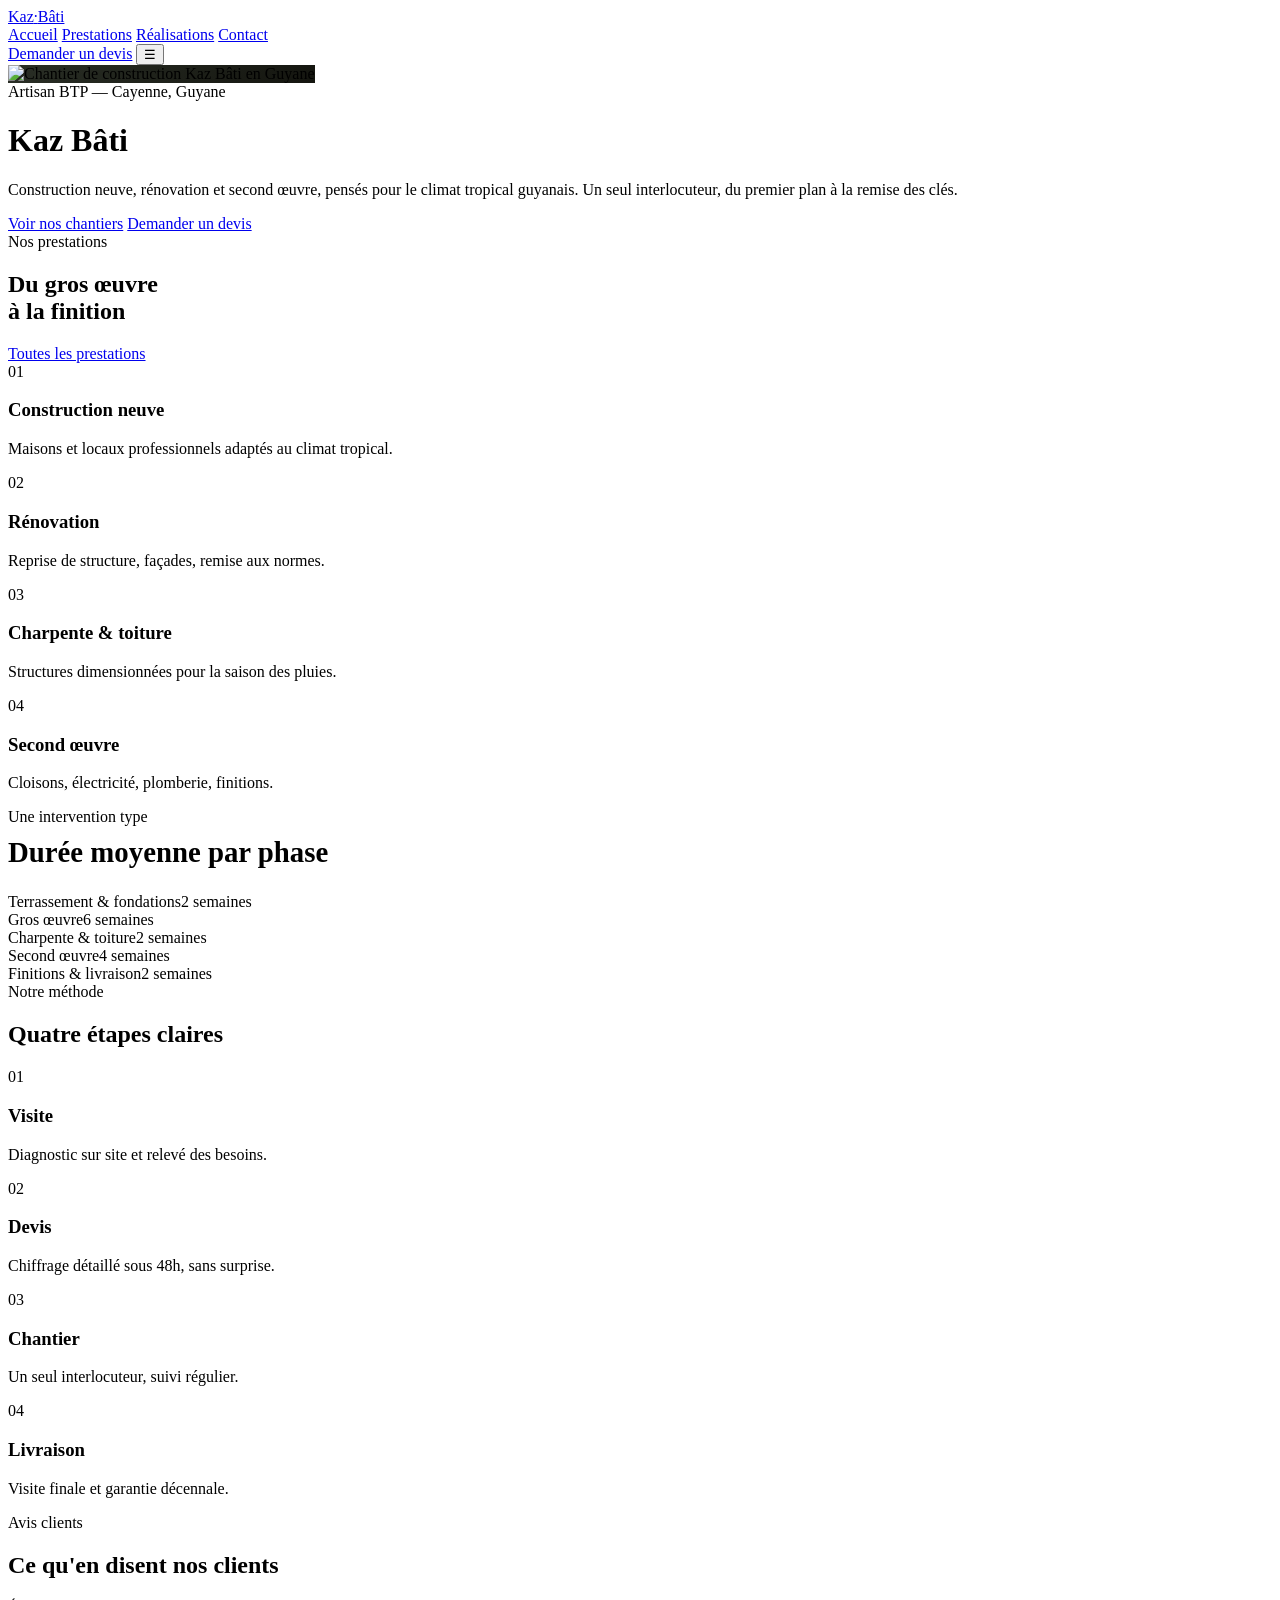
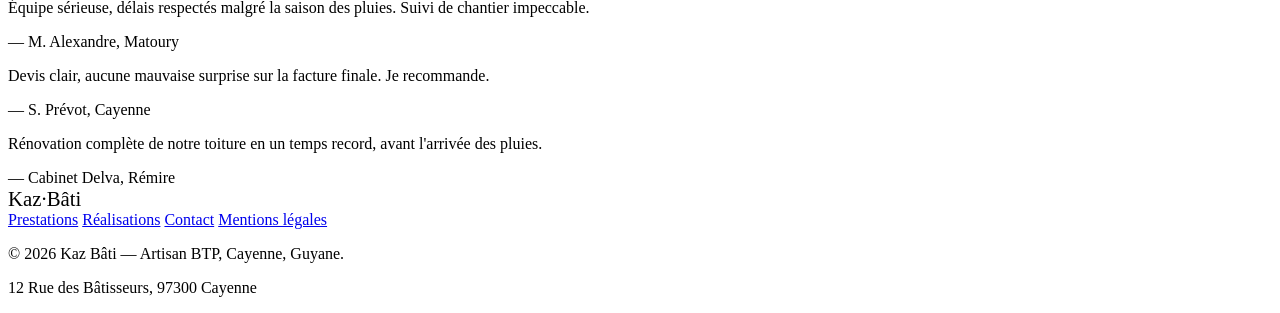
==== index.html @ 04825432 "Add files via upload" ====
<!DOCTYPE html>
<html lang="fr">
<head>
<meta charset="UTF-8">
<meta name="viewport" content="width=device-width, initial-scale=1.0">
<title>Kaz Bâti — Construction &amp; Rénovation en Guyane</title>
<meta name="description" content="Kaz Bâti, artisan BTP à Cayenne : construction neuve, rénovation, charpente et second œuvre adaptés au climat guyanais.">
<link rel="preconnect" href="https://fonts.googleapis.com">
<link rel="preconnect" href="https://fonts.gstatic.com" crossorigin>
<link href="https://fonts.googleapis.com/css2?family=Big+Shoulders+Display:wght@600;700;800&family=Work+Sans:wght@400;500;600&family=JetBrains+Mono:wght@400;600&display=swap" rel="stylesheet">
<link rel="stylesheet" href="css/style.css">
</head>
<body>

<header>
  <div class="wrap nav">
    <a href="index.html" class="logo">Kaz<span>·</span>Bâti</a>
    <nav class="nav-links">
      <a href="index.html" class="active">Accueil</a>
      <a href="prestations.html">Prestations</a>
      <a href="realisations.html">Réalisations</a>
      <a href="contact.html">Contact</a>
    </nav>
    <a href="contact.html" class="nav-cta">Demander un devis</a>
    <button class="menu-toggle" aria-label="Menu">☰</button>
  </div>
</header>

<div class="hero-shell">
  <div class="hero">
    <!--
      VIDÉO EN ARRIÈRE-PLAN :
      Remplace le <img> ci-dessous par une balise <video>, par exemple :
      <video class="hero-media" autoplay muted loop playsinline poster="images/chantier-hero.jpg">
        <source src="images/chantier-hero.mp4" type="video/mp4">
      </video>
      Garde poster= une image de secours pour mobile/chargement lent.
      En attendant ta vidéo, une image de remplacement est utilisée ci-dessous.
    -->
    <img class="hero-media" src="images/chantier-hero.jpg" alt="Chantier de construction Kaz Bâti en Guyane" onerror="this.style.background='linear-gradient(135deg,#2a2f26,#14150f)'; this.removeAttribute('src');">
    <div class="hero-scrim"></div>
    <div class="hero-body">
      <span class="eyebrow">Artisan BTP — Cayenne, Guyane</span>
      <h1>Kaz Bâti</h1>
      <p>Construction neuve, rénovation et second œuvre, pensés pour le climat tropical guyanais. Un seul interlocuteur, du premier plan à la remise des clés.</p>
      <div class="hero-actions">
        <a href="realisations.html" class="btn btn-primary">Voir nos chantiers</a>
        <a href="contact.html" class="btn btn-secondary">Demander un devis</a>
      </div>
    </div>
    <div class="hero-dots">
      <span class="active"></span><span></span><span></span>
    </div>
  </div>
</div>

<section id="services">
  <div class="wrap">
    <div class="section-head-row section-head">
      <div>
        <span class="eyebrow">Nos prestations</span>
        <h2>Du gros œuvre<br>à la finition</h2>
      </div>
      <a href="prestations.html" class="btn btn-secondary">Toutes les prestations</a>
    </div>
    <div class="service-grid">
      <div class="service-card">
        <div class="service-media"><img src="images/service-construction.jpg" alt="Construction neuve" onerror="this.parentElement.style.background='linear-gradient(160deg,#3a3025,#1e1b16)'; this.remove();"></div>
        <span class="service-num">01</span>
        <h3>Construction neuve</h3>
        <p>Maisons et locaux professionnels adaptés au climat tropical.</p>
      </div>
      <div class="service-card">
        <div class="service-media"><img src="images/service-renovation.jpg" alt="Rénovation" onerror="this.parentElement.style.background='linear-gradient(160deg,#22332a,#171f1a)'; this.remove();"></div>
        <span class="service-num">02</span>
        <h3>Rénovation</h3>
        <p>Reprise de structure, façades, remise aux normes.</p>
      </div>
      <div class="service-card">
        <div class="service-media"><img src="images/service-toiture.jpg" alt="Charpente et toiture" onerror="this.parentElement.style.background='linear-gradient(160deg,#33251c,#1c1712)'; this.remove();"></div>
        <span class="service-num">03</span>
        <h3>Charpente &amp; toiture</h3>
        <p>Structures dimensionnées pour la saison des pluies.</p>
      </div>
      <div class="service-card">
        <div class="service-media"><img src="images/service-interieur.jpg" alt="Second œuvre" onerror="this.parentElement.style.background='linear-gradient(160deg,#2a2f36,#171a1e)'; this.remove();"></div>
        <span class="service-num">04</span>
        <h3>Second œuvre</h3>
        <p>Cloisons, électricité, plomberie, finitions.</p>
      </div>
    </div>
  </div>
</section>

<section>
  <div class="wrap">
    <div class="specs">
      <div class="specs-media">
        <img src="images/chantier-detail.jpg" alt="Détail de chantier" onerror="this.parentElement.style.background='linear-gradient(160deg,#2a2f26,#14150f)'; this.remove();">
      </div>
      <div>
        <span class="eyebrow">Une intervention type</span>
        <h2 class="specs-table-title" style="margin-top:10px; font-size:1.8rem;">Durée moyenne par phase</h2>
        <div class="specs-row"><span>Terrassement &amp; fondations</span><span>2 semaines</span></div>
        <div class="specs-row"><span>Gros œuvre</span><span>6 semaines</span></div>
        <div class="specs-row"><span>Charpente &amp; toiture</span><span>2 semaines</span></div>
        <div class="specs-row"><span>Second œuvre</span><span>4 semaines</span></div>
        <div class="specs-row"><span>Finitions &amp; livraison</span><span>2 semaines</span></div>
      </div>
    </div>
  </div>
</section>

<section id="process">
  <div class="wrap">
    <div class="section-head">
      <span class="eyebrow">Notre méthode</span>
      <h2>Quatre étapes claires</h2>
    </div>
    <div class="process-grid">
      <div class="tick">
        <span class="service-num">01</span>
        <h3>Visite</h3>
        <p>Diagnostic sur site et relevé des besoins.</p>
      </div>
      <div class="tick">
        <span class="service-num">02</span>
        <h3>Devis</h3>
        <p>Chiffrage détaillé sous 48h, sans surprise.</p>
      </div>
      <div class="tick">
        <span class="service-num">03</span>
        <h3>Chantier</h3>
        <p>Un seul interlocuteur, suivi régulier.</p>
      </div>
      <div class="tick">
        <span class="service-num">04</span>
        <h3>Livraison</h3>
        <p>Visite finale et garantie décennale.</p>
      </div>
    </div>
  </div>
</section>

<section id="avis">
  <div class="wrap">
    <div class="section-head">
      <span class="eyebrow">Avis clients</span>
      <h2>Ce qu'en disent nos clients</h2>
    </div>
    <div class="testi-grid">
      <div class="testi-card">
        <p>Équipe sérieuse, délais respectés malgré la saison des pluies. Suivi de chantier impeccable.</p>
        <div class="testi-name">— M. Alexandre, Matoury</div>
      </div>
      <div class="testi-card">
        <p>Devis clair, aucune mauvaise surprise sur la facture finale. Je recommande.</p>
        <div class="testi-name">— S. Prévot, Cayenne</div>
      </div>
      <div class="testi-card">
        <p>Rénovation complète de notre toiture en un temps record, avant l'arrivée des pluies.</p>
        <div class="testi-name">— Cabinet Delva, Rémire</div>
      </div>
    </div>
  </div>
</section>

<footer>
  <div class="footer-inner">
    <div class="footer-top">
      <div class="logo" style="font-size:1.3rem;">Kaz<span>·</span>Bâti</div>
      <div class="footer-links">
        <a href="prestations.html">Prestations</a>
        <a href="realisations.html">Réalisations</a>
        <a href="contact.html">Contact</a>
        <a href="mentions-legales.html">Mentions légales</a>
      </div>
    </div>
    <div class="footer-bottom">
      <p>© 2026 Kaz Bâti — Artisan BTP, Cayenne, Guyane.</p>
      <p>12 Rue des Bâtisseurs, 97300 Cayenne</p>
    </div>
  </div>
</footer>

<script src="js/script.js"></script>
</body>
</html>
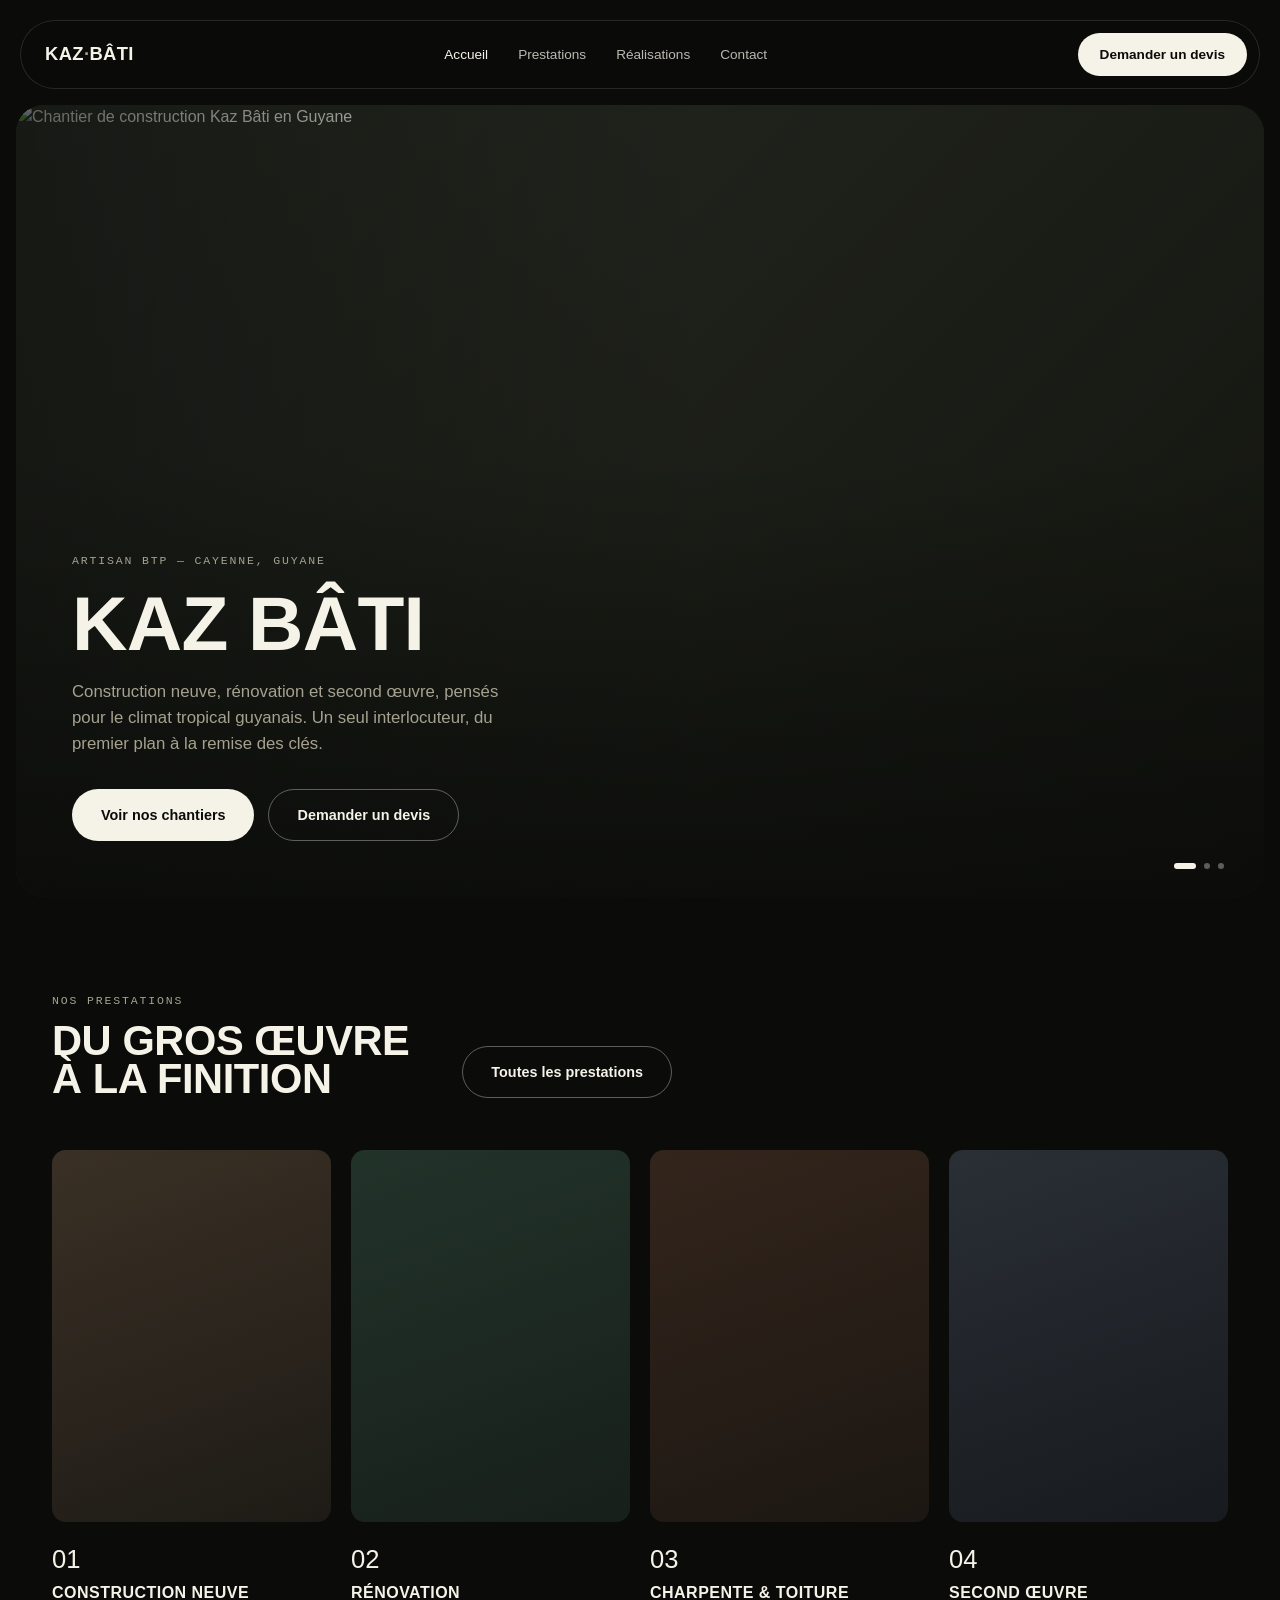
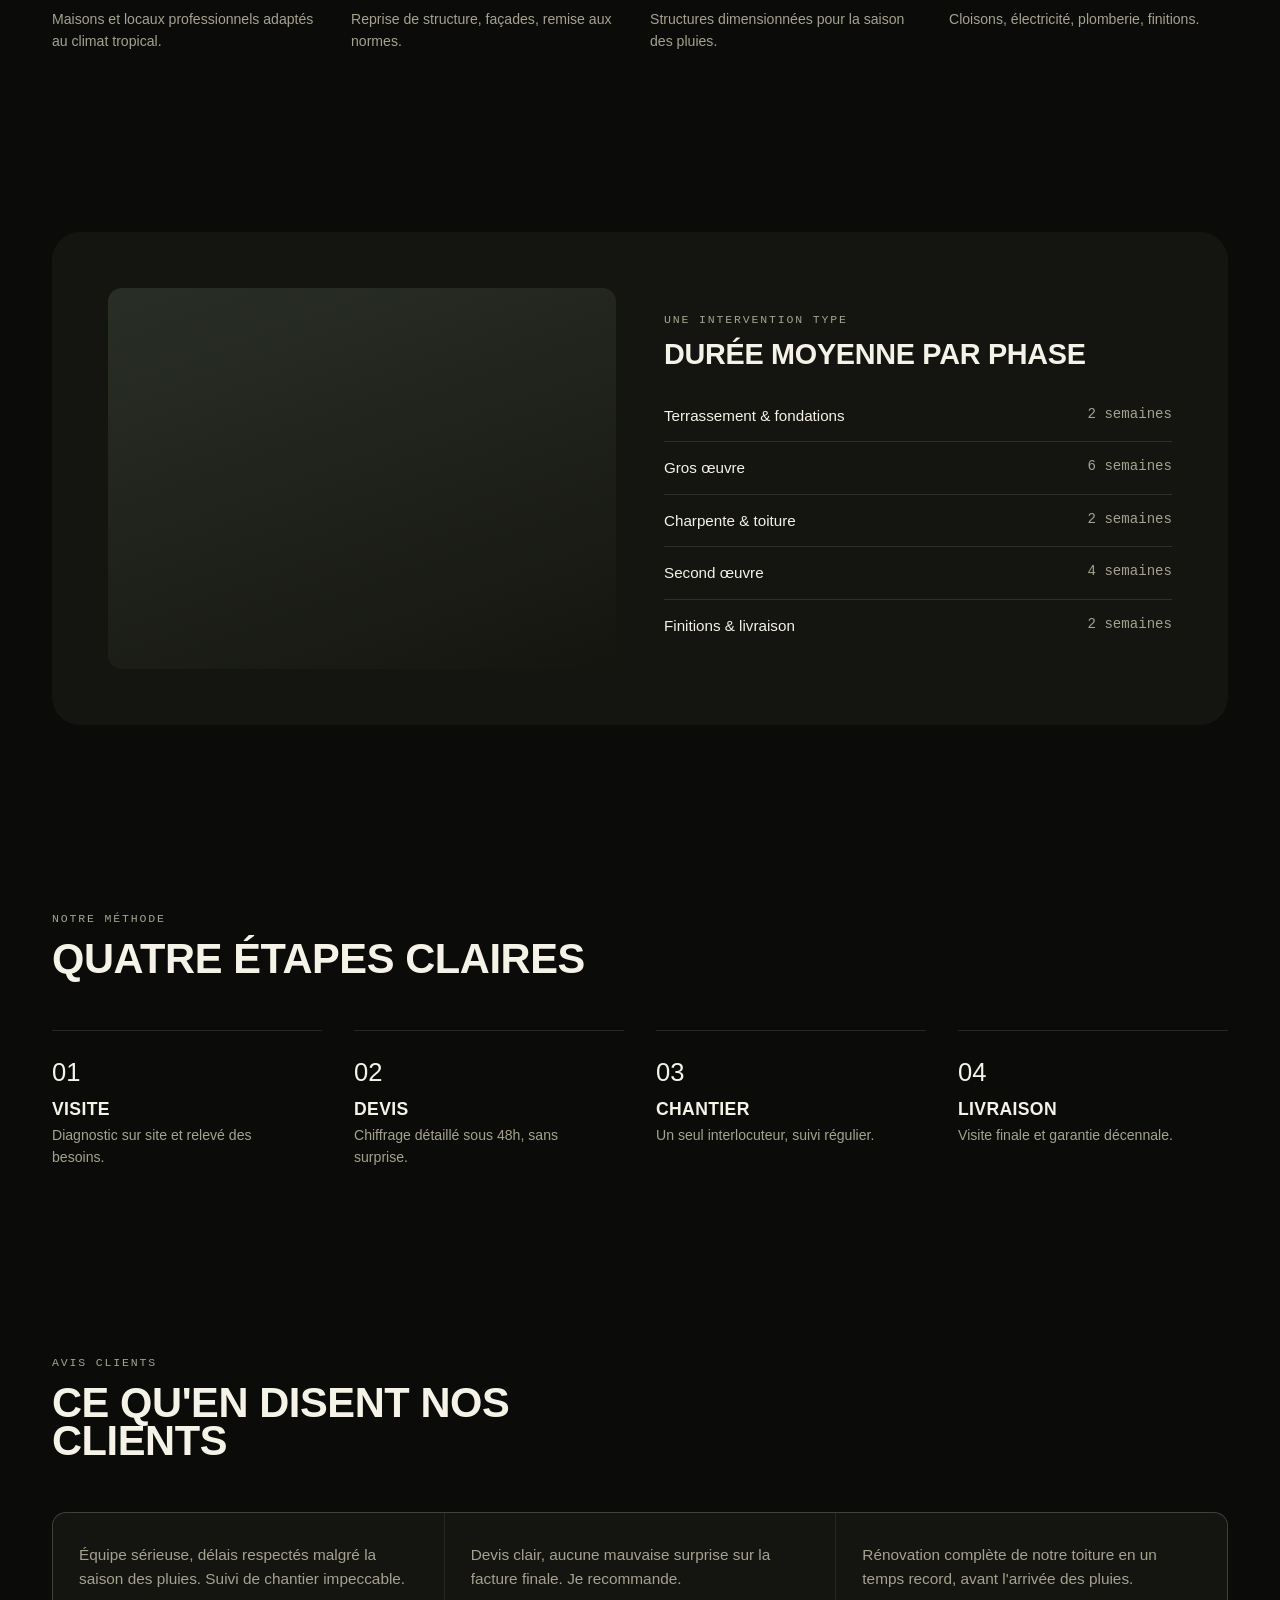
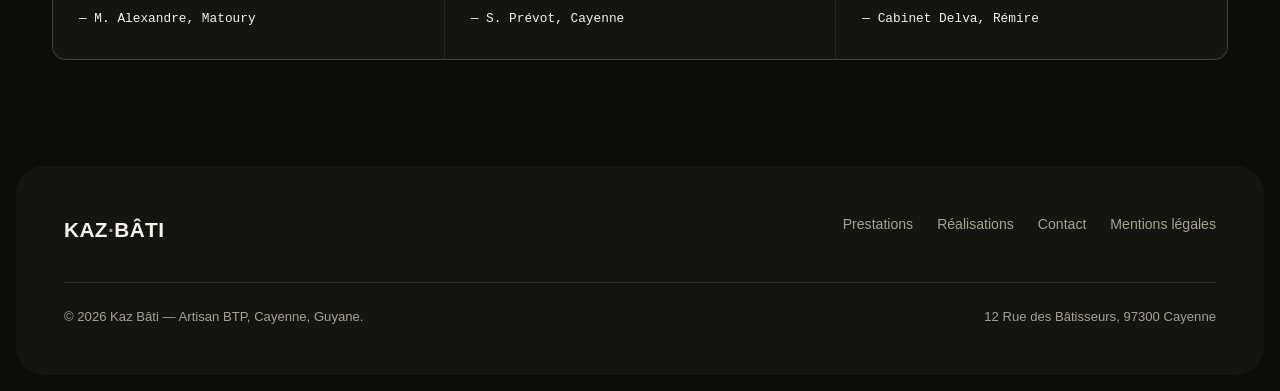
==== commit 68e2503b: "Add files via upload" ====
--- a/index.html
+++ b/index.html
@@ -8,7 +8,7 @@
 <link rel="preconnect" href="https://fonts.googleapis.com">
 <link rel="preconnect" href="https://fonts.gstatic.com" crossorigin>
 <link href="https://fonts.googleapis.com/css2?family=Big+Shoulders+Display:wght@600;700;800&family=Work+Sans:wght@400;500;600&family=JetBrains+Mono:wght@400;600&display=swap" rel="stylesheet">
-<link rel="stylesheet" href="css/style.css">
+<link rel="stylesheet" href="style.css">
 </head>
 <body>
 
@@ -183,6 +183,6 @@
   </div>
 </footer>
 
-<script src="js/script.js"></script>
+<script src="script.js"></script>
 </body>
 </html>
--- a/style.css
+++ b/style.css
@@ -0,0 +1,337 @@
+:root{
+  --bg:#0b0c0a;
+  --surface:#141510;
+  --surface-2:#1c1d17;
+  --text:#f5f2e8;
+  --text-dim:#a6a290;
+  --line:rgba(245,242,232,0.12);
+  --pill:#f5f2e8;
+  --pill-text:#0b0c0a;
+  --radius-lg:28px;
+  --radius-md:14px;
+  --font-display:'Big Shoulders Display', sans-serif;
+  --font-body:'Work Sans', sans-serif;
+  --font-mono:'JetBrains Mono', monospace;
+}
+
+*{margin:0;padding:0;box-sizing:border-box;}
+html{scroll-behavior:smooth;}
+body{
+  background:var(--bg);
+  color:var(--text);
+  font-family:var(--font-body);
+  line-height:1.55;
+  -webkit-font-smoothing:antialiased;
+}
+img{max-width:100%;display:block;}
+a{color:inherit;}
+ul{list-style:none;}
+:focus-visible{outline:2px solid var(--pill); outline-offset:3px;}
+
+.wrap{max-width:1240px;margin:0 auto;padding:0 32px;}
+
+h1,h2,h3{
+  font-family:var(--font-display);
+  font-weight:800;
+  letter-spacing:-0.01em;
+  text-transform:uppercase;
+  line-height:0.92;
+}
+
+.eyebrow{
+  font-family:var(--font-mono);
+  font-size:0.72rem;
+  letter-spacing:0.16em;
+  text-transform:uppercase;
+  color:var(--text-dim);
+}
+
+/* ---------- floating header ---------- */
+header{
+  position:sticky; top:0; z-index:60;
+  padding:20px 0 0;
+}
+.nav{
+  display:flex; align-items:center; justify-content:space-between;
+  background:rgba(11,12,10,0.55);
+  backdrop-filter:blur(14px);
+  border:1px solid var(--line);
+  border-radius:100px;
+  padding:12px 12px 12px 24px;
+}
+.logo{
+  font-family:var(--font-display);
+  font-size:1.15rem;
+  font-weight:800;
+  text-transform:uppercase;
+  letter-spacing:0.02em;
+  text-decoration:none;
+}
+.logo span{color:var(--text-dim);}
+.nav-links{display:flex; gap:30px; font-size:0.85rem; font-weight:500;}
+.nav-links a{text-decoration:none; opacity:0.75; transition:opacity .2s;}
+.nav-links a:hover, .nav-links a.active{opacity:1;}
+.nav-cta{
+  background:var(--pill);
+  color:var(--pill-text);
+  font-weight:600;
+  padding:11px 22px;
+  border-radius:100px;
+  text-decoration:none;
+  font-size:0.85rem;
+  white-space:nowrap;
+}
+.menu-toggle{display:none; background:none; border:none; color:var(--text); font-size:1.5rem; cursor:pointer;}
+
+/* ---------- generic pill buttons ---------- */
+.btn{
+  display:inline-block;
+  padding:14px 28px;
+  font-weight:600;
+  font-size:0.9rem;
+  text-decoration:none;
+  border-radius:100px;
+  transition:transform .15s ease, opacity .2s ease;
+  border:1px solid transparent;
+  cursor:pointer;
+}
+.btn:hover{transform:translateY(-2px);}
+.btn-primary{background:var(--pill); color:var(--pill-text);}
+.btn-secondary{background:transparent; color:var(--text); border:1px solid rgba(245,242,232,0.35);}
+
+/* ---------- hero (index) : full-bleed media card ---------- */
+.hero-shell{padding:16px 16px 0;}
+.hero{
+  position:relative;
+  border-radius:var(--radius-lg);
+  overflow:hidden;
+  min-height:88vh;
+  display:flex;
+  flex-direction:column;
+  justify-content:flex-end;
+  isolation:isolate;
+}
+.hero-media{
+  position:absolute; inset:0;
+  width:100%; height:100%;
+  object-fit:cover;
+  z-index:-2;
+}
+.hero-scrim{
+  position:absolute; inset:0;
+  background:linear-gradient(180deg, rgba(11,12,10,0.15) 0%, rgba(11,12,10,0.15) 45%, rgba(11,12,10,0.88) 100%),
+             linear-gradient(90deg, rgba(11,12,10,0.55) 0%, rgba(11,12,10,0) 55%);
+  z-index:-1;
+}
+.hero-body{padding:64px 56px 56px; max-width:640px;}
+.hero-body h1{font-size:clamp(2.8rem, 6vw, 5.2rem); margin:16px 0 20px;}
+.hero-body p{font-size:1.05rem; color:var(--text-dim); max-width:46ch; margin-bottom:32px;}
+.hero-actions{display:flex; gap:14px; flex-wrap:wrap;}
+.hero-dots{
+  position:absolute; bottom:28px; right:40px;
+  display:flex; gap:8px; align-items:center;
+}
+.hero-dots span{width:6px; height:6px; border-radius:50%; background:rgba(245,242,232,0.35);}
+.hero-dots span.active{width:22px; border-radius:4px; background:var(--pill);}
+
+/* ---------- page header (inner pages) ---------- */
+.page-header-shell{padding:16px 16px 0;}
+.page-header{
+  position:relative;
+  border-radius:var(--radius-lg);
+  overflow:hidden;
+  min-height:46vh;
+  display:flex;
+  flex-direction:column;
+  justify-content:flex-end;
+}
+.page-header-media{
+  position:absolute; inset:0; width:100%; height:100%; object-fit:cover; z-index:-2;
+}
+.page-header-scrim{
+  position:absolute; inset:0;
+  background:linear-gradient(180deg, rgba(11,12,10,0.2), rgba(11,12,10,0.9));
+  z-index:-1;
+}
+.page-header-body{padding:48px 48px 40px;}
+.page-header h1{font-size:clamp(2.2rem, 4.6vw, 3.4rem); margin-top:12px;}
+.page-header p{color:var(--text-dim); max-width:60ch; margin-top:14px; font-size:1rem;}
+
+/* ---------- section shell ---------- */
+section{padding:90px 0;}
+.section-head{max-width:620px; margin-bottom:52px;}
+.section-head h2{font-size:clamp(1.9rem, 3.4vw, 2.6rem); margin-top:10px;}
+.section-head p{color:var(--text-dim); margin-top:14px; font-size:1rem;}
+.section-head-row{display:flex; justify-content:space-between; align-items:flex-end; gap:24px; flex-wrap:wrap;}
+
+/* ---------- numbered service grid (signature) ---------- */
+.service-grid{
+  display:grid;
+  grid-template-columns:repeat(4, 1fr);
+  gap:20px;
+}
+.service-card{display:flex; flex-direction:column;}
+.service-media{
+  aspect-ratio:3/4;
+  border-radius:var(--radius-md);
+  margin-bottom:18px;
+  position:relative;
+  overflow:hidden;
+}
+.service-media img{width:100%; height:100%; object-fit:cover;}
+.service-num{
+  font-family:var(--font-display);
+  font-size:1.6rem;
+  color:var(--text);
+  margin-bottom:6px;
+}
+.service-card h3{font-size:1rem; text-transform:uppercase; letter-spacing:0.03em; margin-bottom:8px;}
+.service-card p{font-size:0.88rem; color:var(--text-dim);}
+
+/* prestations detail rows (full page) */
+.service-detail{
+  display:grid;
+  grid-template-columns:130px 1fr;
+  gap:30px;
+  padding:36px 0;
+  border-top:1px solid var(--line);
+}
+.service-detail:last-child{border-bottom:1px solid var(--line);}
+.service-detail .service-num{font-size:2rem;}
+.service-detail h3{font-size:1.5rem; margin-bottom:10px; text-transform:none;}
+.service-detail p{color:var(--text-dim); max-width:62ch;}
+
+/* ---------- specs / breakdown table (translated "house plan" motif) ---------- */
+.specs{
+  background:var(--surface);
+  border-radius:var(--radius-lg);
+  padding:56px;
+  display:grid;
+  grid-template-columns:1fr 1fr;
+  gap:48px;
+  align-items:center;
+}
+.specs-media{border-radius:var(--radius-md); overflow:hidden; aspect-ratio:4/3;}
+.specs-media img{width:100%; height:100%; object-fit:cover;}
+.specs-table-title{margin-bottom:22px;}
+.specs-row{
+  display:flex; justify-content:space-between;
+  padding:14px 0;
+  border-bottom:1px solid var(--line);
+  font-size:0.95rem;
+}
+.specs-row:last-child{border-bottom:none;}
+.specs-row span:last-child{font-family:var(--font-mono); color:var(--text-dim); font-size:0.88rem;}
+
+/* ---------- process ruler ---------- */
+.process-grid{
+  display:grid;
+  grid-template-columns:repeat(4,1fr);
+  gap:32px;
+  margin-top:20px;
+}
+.tick{border-top:1px solid var(--line); padding-top:22px;}
+.service-num{}
+.tick .service-num{font-size:1.6rem;}
+.tick h3{font-size:1.1rem; margin:8px 0 8px; text-transform:uppercase; letter-spacing:0.02em;}
+.tick p{font-size:0.88rem; color:var(--text-dim); max-width:28ch;}
+
+/* ---------- projects gallery ---------- */
+.project-grid{
+  display:grid;
+  grid-template-columns:repeat(3, 1fr);
+  gap:20px;
+}
+.project-card{
+  aspect-ratio:4/5;
+  border-radius:var(--radius-md);
+  position:relative;
+  overflow:hidden;
+  display:flex; align-items:flex-end;
+}
+.project-card img{position:absolute; inset:0; width:100%; height:100%; object-fit:cover; z-index:0;}
+.project-card::after{
+  content:'';
+  position:absolute; inset:0;
+  background:linear-gradient(180deg, rgba(11,12,10,0) 40%, rgba(11,12,10,0.85) 100%);
+  z-index:1;
+}
+.project-card-content{position:relative; z-index:2; padding:22px;}
+.project-card .cat{
+  font-family:var(--font-mono); font-size:0.7rem;
+  color:var(--text-dim);
+  text-transform:uppercase; letter-spacing:0.08em;
+  display:block; margin-bottom:6px;
+}
+.project-card .title{font-size:1rem; font-weight:600;}
+.p1{background:linear-gradient(135deg, #3a3025, #1e1b16);}
+.p2{background:linear-gradient(135deg, #22332a, #171f1a);}
+.p3{background:linear-gradient(135deg, #33251c, #1c1712);}
+.p4{background:linear-gradient(135deg, #2a2f36, #171a1e);}
+.p5{background:linear-gradient(135deg, #35291f, #1c1611);}
+.p6{background:linear-gradient(135deg, #253326, #151d16);}
+
+/* ---------- testimonials ---------- */
+.testi-grid{display:grid; grid-template-columns:repeat(3,1fr); gap:1px; background:var(--line); border:1px solid var(--line); border-radius:var(--radius-md); overflow:hidden;}
+.testi-card{background:var(--surface); padding:30px 26px;}
+.testi-card p{font-size:0.96rem; color:var(--text-dim); margin-bottom:18px;}
+.testi-name{font-family:var(--font-mono); font-size:0.8rem; color:var(--text);}
+
+/* ---------- contact ---------- */
+.contact-grid{display:grid; grid-template-columns:1fr 1fr; gap:64px; align-items:start;}
+.field{margin-bottom:18px;}
+.field label{display:block; font-size:0.8rem; margin-bottom:8px; color:var(--text-dim); font-family:var(--font-mono);}
+.field input, .field textarea, .field select{
+  width:100%;
+  background:var(--surface);
+  border:1px solid var(--line);
+  color:var(--text);
+  padding:13px 16px;
+  border-radius:var(--radius-md);
+  font-family:var(--font-body);
+  font-size:0.95rem;
+}
+.field textarea{resize:vertical; min-height:110px;}
+.info-block{margin-bottom:26px;}
+.info-block .eyebrow{display:block; margin-bottom:8px;}
+.info-block p, .info-block a{font-size:1rem; text-decoration:none;}
+
+/* ---------- legal page ---------- */
+.legal-block{max-width:760px; margin-bottom:34px;}
+.legal-block h2{font-size:1.2rem; text-transform:none; margin-bottom:12px; color:var(--text);}
+.legal-block p, .legal-block li{color:var(--text-dim); margin-bottom:10px; font-size:0.95rem;}
+.legal-block li{margin-left:20px; list-style:disc;}
+
+footer{
+  padding:16px;
+}
+.footer-inner{
+  background:var(--surface);
+  border-radius:var(--radius-lg);
+  padding:48px 48px;
+}
+.footer-top{display:flex; justify-content:space-between; align-items:flex-start; flex-wrap:wrap; gap:32px; margin-bottom:36px;}
+.footer-links{display:flex; gap:24px; font-size:0.88rem; flex-wrap:wrap;}
+.footer-links a{text-decoration:none; color:var(--text-dim);}
+.footer-links a:hover{color:var(--text);}
+.footer-bottom{display:flex; justify-content:space-between; flex-wrap:wrap; gap:12px; padding-top:24px; border-top:1px solid var(--line);}
+.footer-bottom p{font-size:0.82rem; color:var(--text-dim);}
+
+@media (max-width: 900px){
+  .nav-links{display:none;}
+  .menu-toggle{display:block;}
+  .hero-body{padding:48px 28px 40px;}
+  .service-grid{grid-template-columns:repeat(2,1fr);}
+  .process-grid{grid-template-columns:repeat(2,1fr); row-gap:30px;}
+  .project-grid{grid-template-columns:1fr;}
+  .testi-grid{grid-template-columns:1fr;}
+  .contact-grid{grid-template-columns:1fr;}
+  .service-detail{grid-template-columns:1fr;}
+  .specs{grid-template-columns:1fr; padding:32px;}
+  .footer-inner{padding:32px 24px;}
+}
+
+@media (prefers-reduced-motion: reduce){
+  html{scroll-behavior:auto;}
+  .btn{transition:none;}
+}
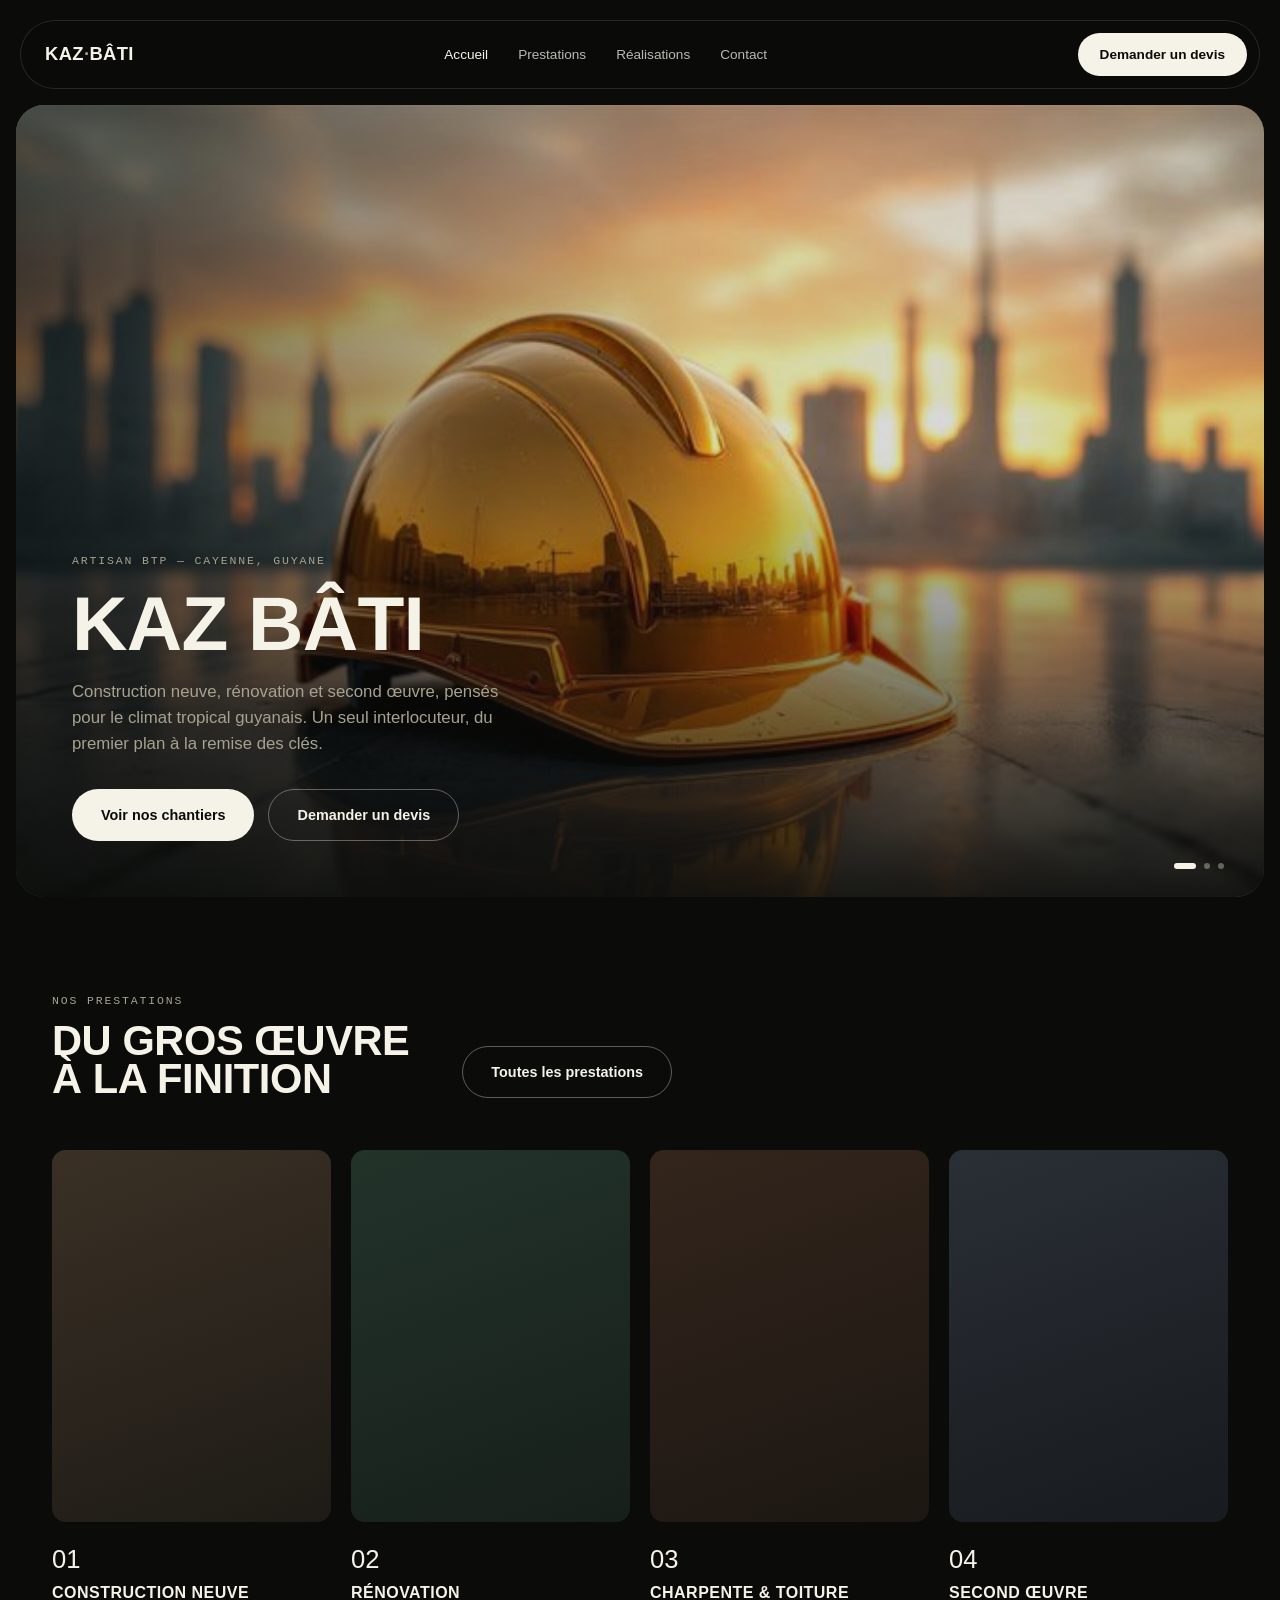
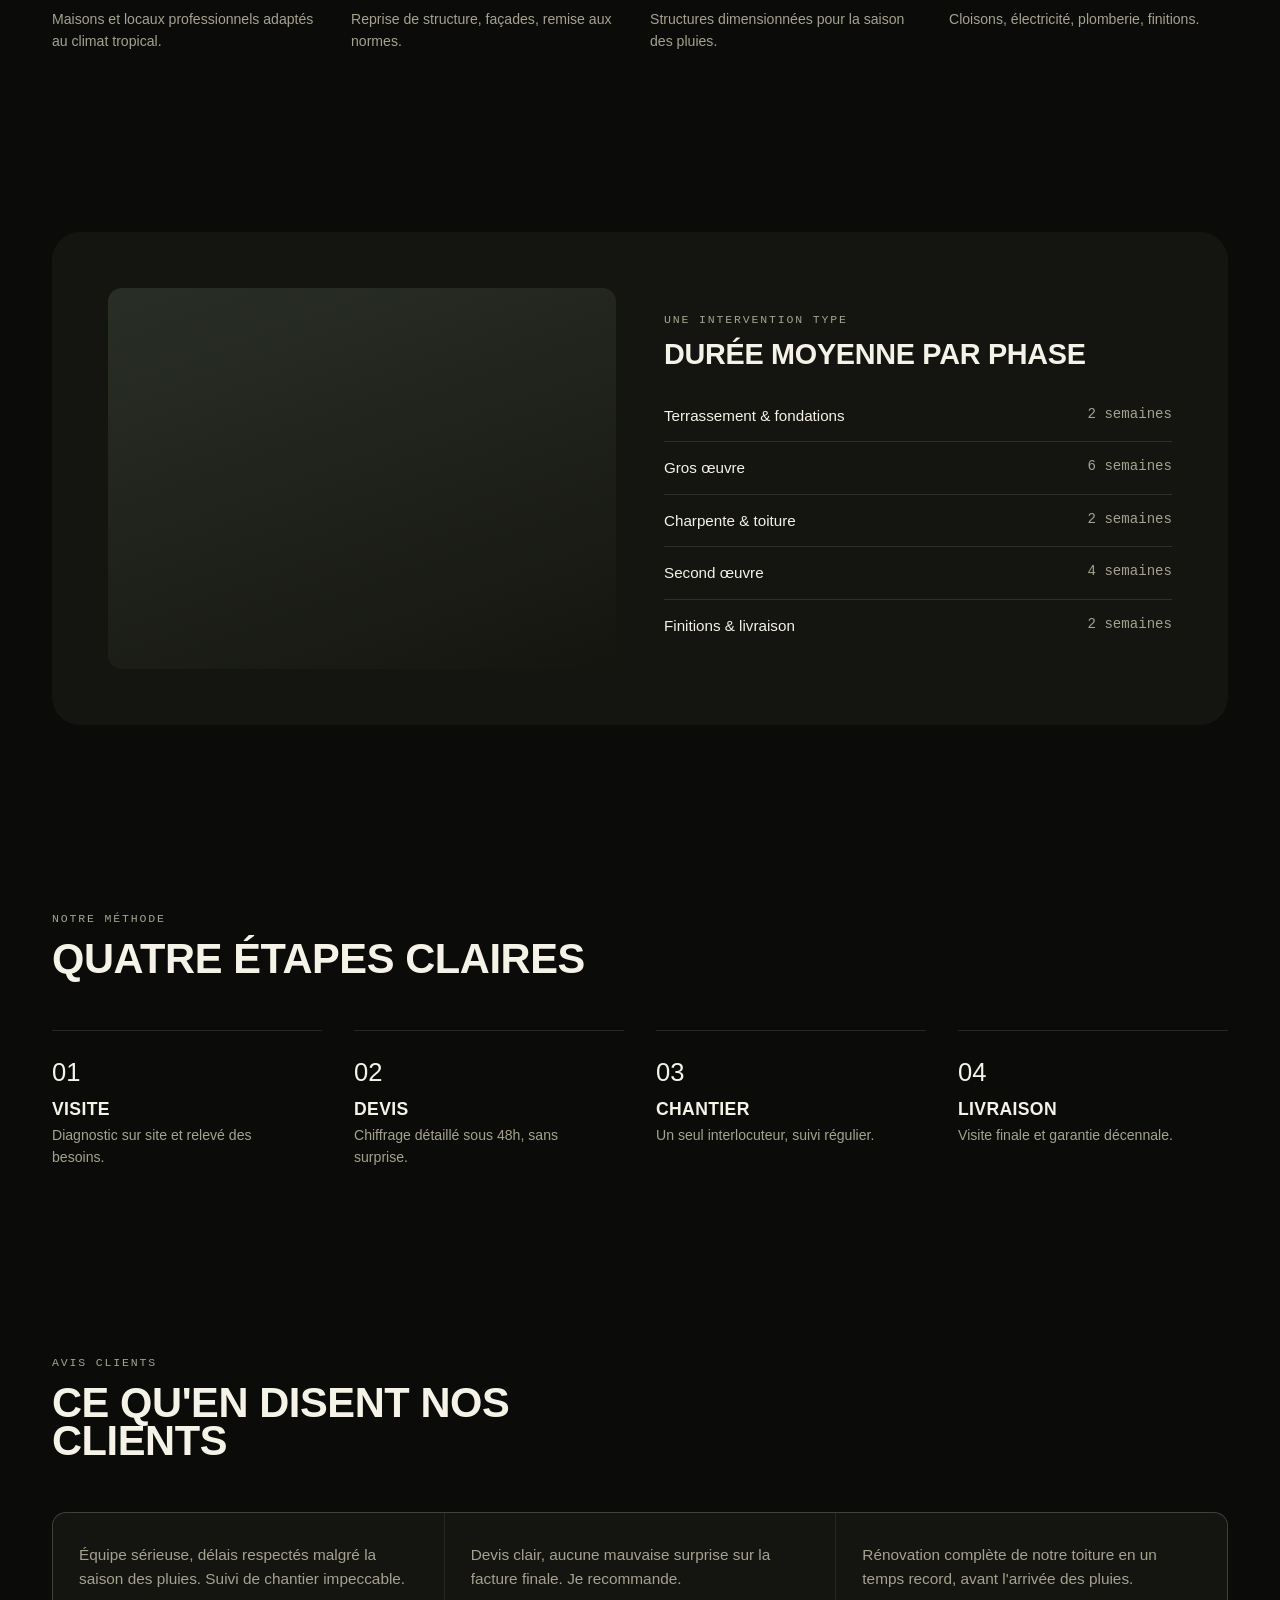
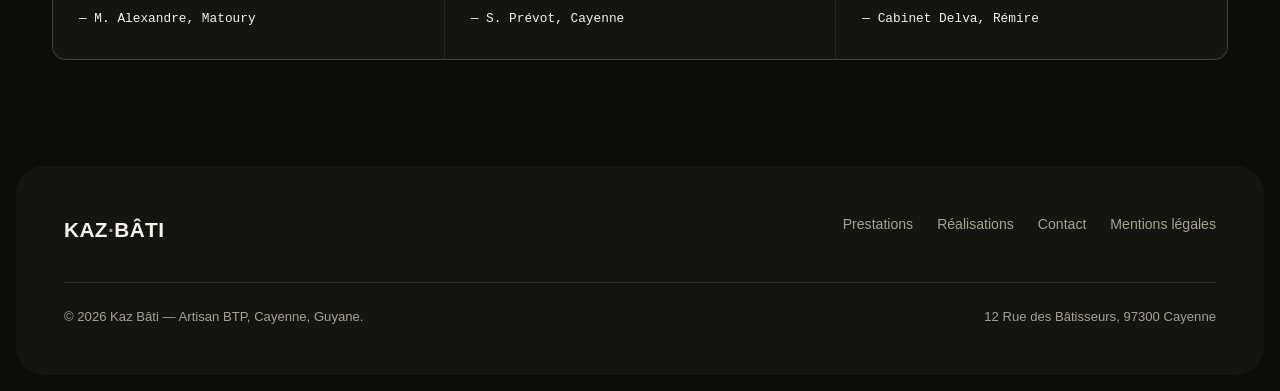
==== commit 673df707: "Add files via upload" ====
--- a/index.html
+++ b/index.html
@@ -31,13 +31,13 @@
     <!--
       VIDÉO EN ARRIÈRE-PLAN :
       Remplace le <img> ci-dessous par une balise <video>, par exemple :
-      <video class="hero-media" autoplay muted loop playsinline poster="images/chantier-hero.jpg">
-        <source src="images/chantier-hero.mp4" type="video/mp4">
+      <video class="hero-media" autoplay muted loop playsinline poster="chantier-hero.jpg">
+        <source src="chantier-hero.mp4" type="video/mp4">
       </video>
       Garde poster= une image de secours pour mobile/chargement lent.
       En attendant ta vidéo, une image de remplacement est utilisée ci-dessous.
     -->
-    <img class="hero-media" src="images/chantier-hero.jpg" alt="Chantier de construction Kaz Bâti en Guyane" onerror="this.style.background='linear-gradient(135deg,#2a2f26,#14150f)'; this.removeAttribute('src');">
+    <img class="hero-media" src="chantier-hero.jpg" alt="Chantier de construction Kaz Bâti en Guyane" onerror="this.style.background='linear-gradient(135deg,#2a2f26,#14150f)'; this.removeAttribute('src');">
     <div class="hero-scrim"></div>
     <div class="hero-body">
       <span class="eyebrow">Artisan BTP — Cayenne, Guyane</span>
@@ -65,25 +65,25 @@
     </div>
     <div class="service-grid">
       <div class="service-card">
-        <div class="service-media"><img src="images/service-construction.jpg" alt="Construction neuve" onerror="this.parentElement.style.background='linear-gradient(160deg,#3a3025,#1e1b16)'; this.remove();"></div>
+        <div class="service-media"><img src="service-construction.jpg" alt="Construction neuve" onerror="this.parentElement.style.background='linear-gradient(160deg,#3a3025,#1e1b16)'; this.remove();"></div>
         <span class="service-num">01</span>
         <h3>Construction neuve</h3>
         <p>Maisons et locaux professionnels adaptés au climat tropical.</p>
       </div>
       <div class="service-card">
-        <div class="service-media"><img src="images/service-renovation.jpg" alt="Rénovation" onerror="this.parentElement.style.background='linear-gradient(160deg,#22332a,#171f1a)'; this.remove();"></div>
+        <div class="service-media"><img src="service-renovation.jpg" alt="Rénovation" onerror="this.parentElement.style.background='linear-gradient(160deg,#22332a,#171f1a)'; this.remove();"></div>
         <span class="service-num">02</span>
         <h3>Rénovation</h3>
         <p>Reprise de structure, façades, remise aux normes.</p>
       </div>
       <div class="service-card">
-        <div class="service-media"><img src="images/service-toiture.jpg" alt="Charpente et toiture" onerror="this.parentElement.style.background='linear-gradient(160deg,#33251c,#1c1712)'; this.remove();"></div>
+        <div class="service-media"><img src="service-toiture.jpg" alt="Charpente et toiture" onerror="this.parentElement.style.background='linear-gradient(160deg,#33251c,#1c1712)'; this.remove();"></div>
         <span class="service-num">03</span>
         <h3>Charpente &amp; toiture</h3>
         <p>Structures dimensionnées pour la saison des pluies.</p>
       </div>
       <div class="service-card">
-        <div class="service-media"><img src="images/service-interieur.jpg" alt="Second œuvre" onerror="this.parentElement.style.background='linear-gradient(160deg,#2a2f36,#171a1e)'; this.remove();"></div>
+        <div class="service-media"><img src="service-interieur.jpg" alt="Second œuvre" onerror="this.parentElement.style.background='linear-gradient(160deg,#2a2f36,#171a1e)'; this.remove();"></div>
         <span class="service-num">04</span>
         <h3>Second œuvre</h3>
         <p>Cloisons, électricité, plomberie, finitions.</p>
@@ -96,7 +96,7 @@
   <div class="wrap">
     <div class="specs">
       <div class="specs-media">
-        <img src="images/chantier-detail.jpg" alt="Détail de chantier" onerror="this.parentElement.style.background='linear-gradient(160deg,#2a2f26,#14150f)'; this.remove();">
+        <img src="chantier-detail.jpg" alt="Détail de chantier" onerror="this.parentElement.style.background='linear-gradient(160deg,#2a2f26,#14150f)'; this.remove();">
       </div>
       <div>
         <span class="eyebrow">Une intervention type</span>
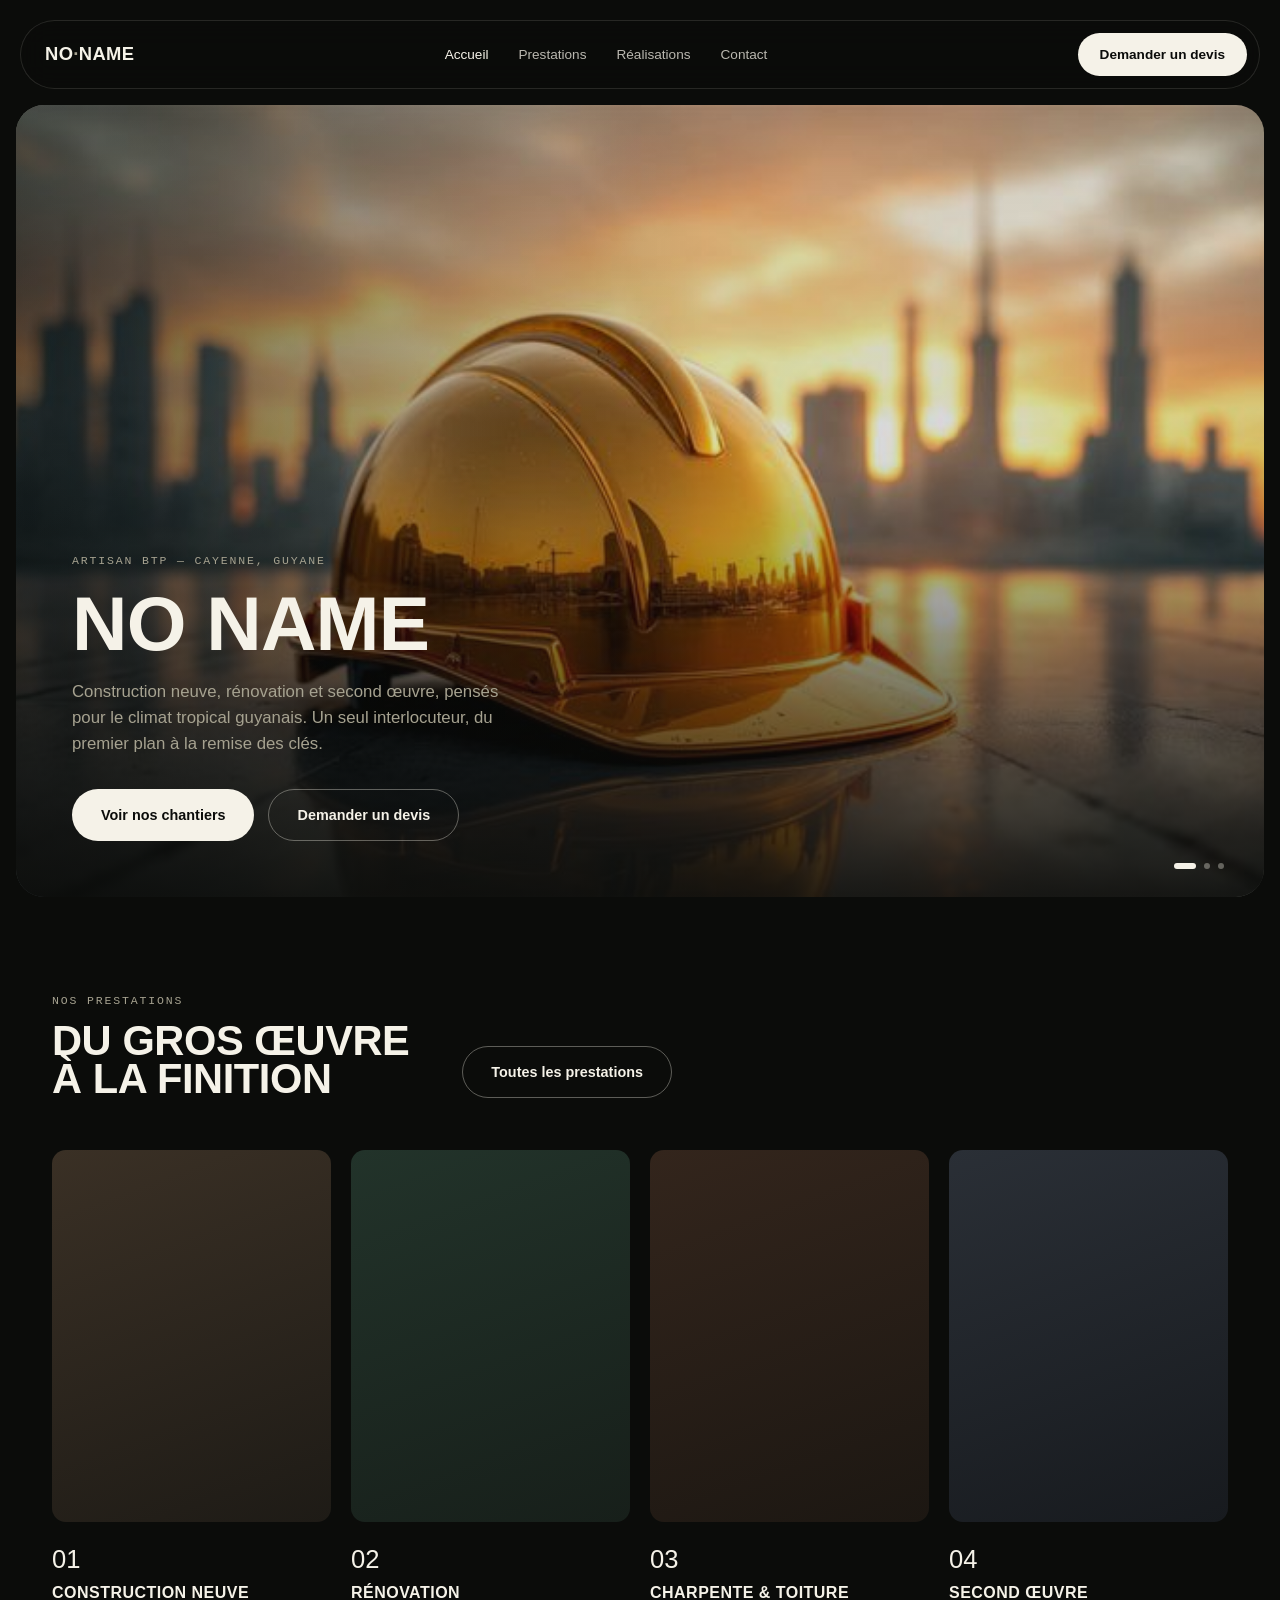
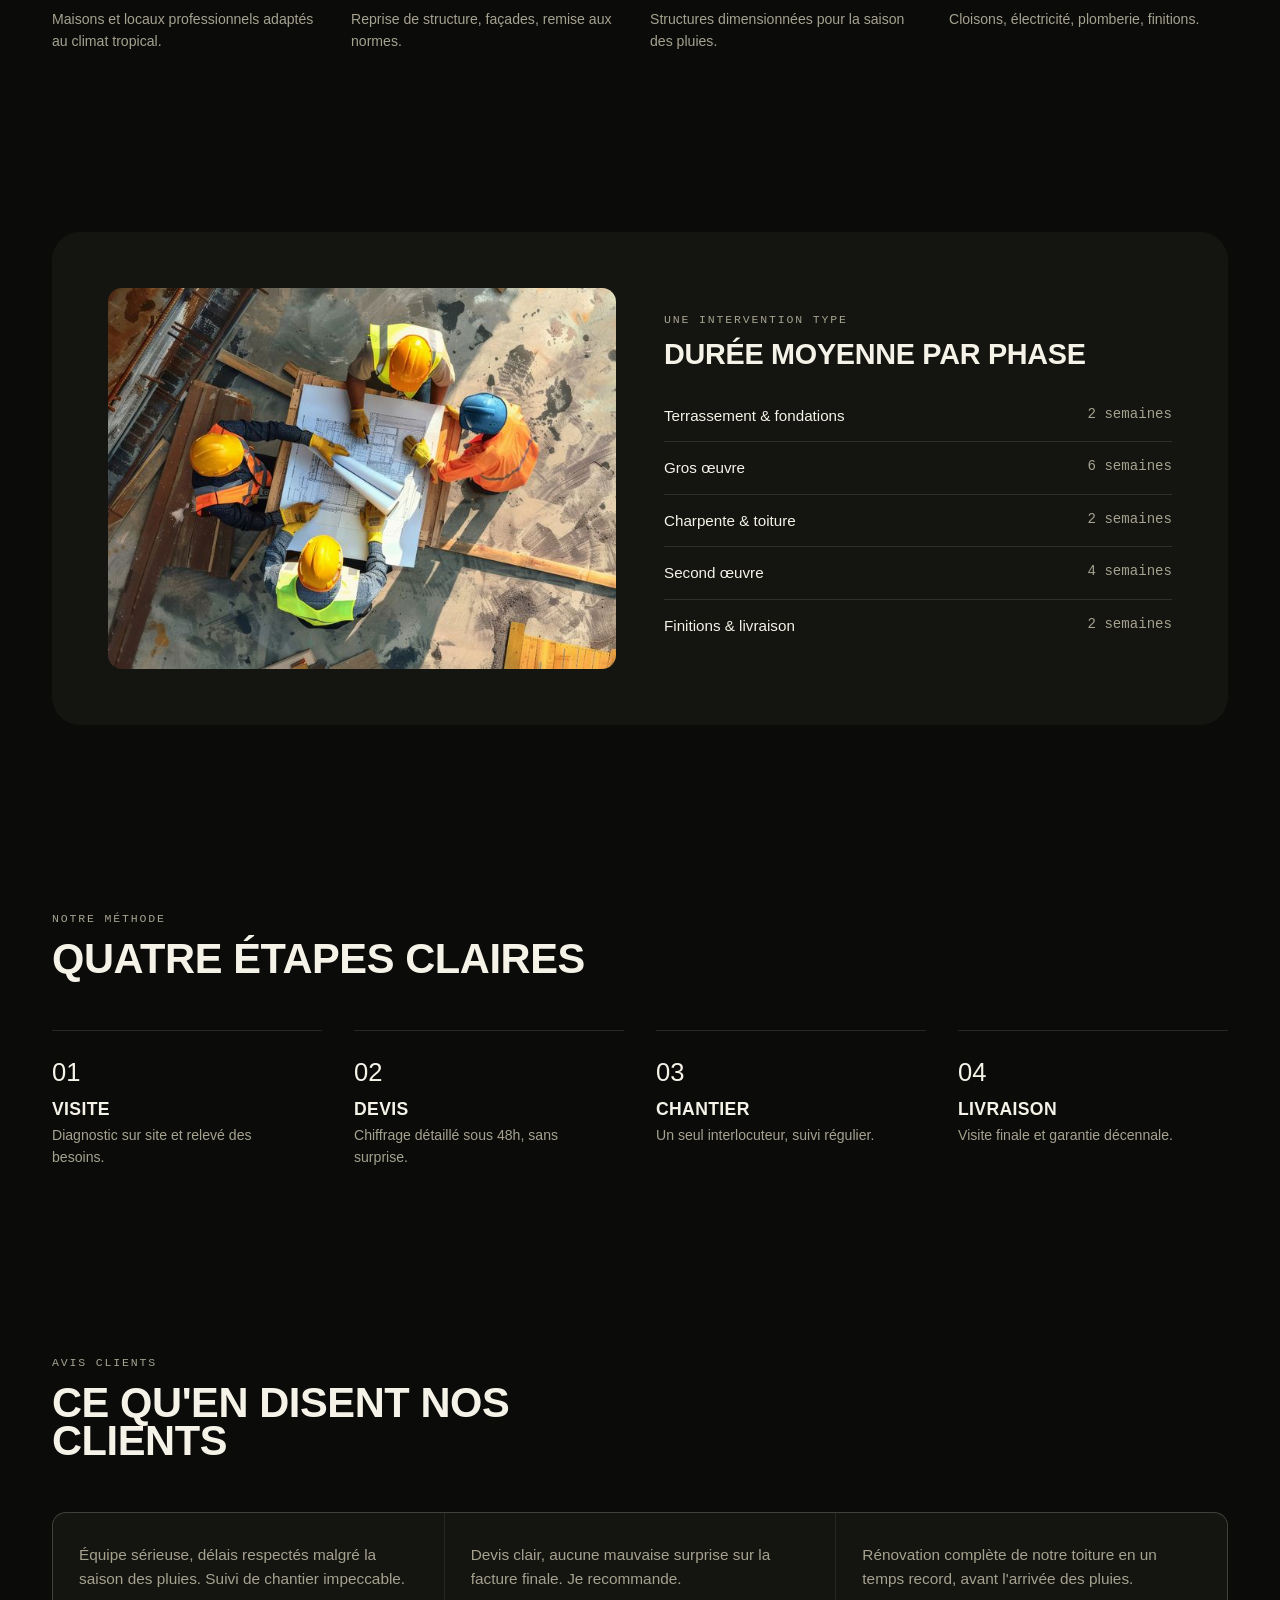
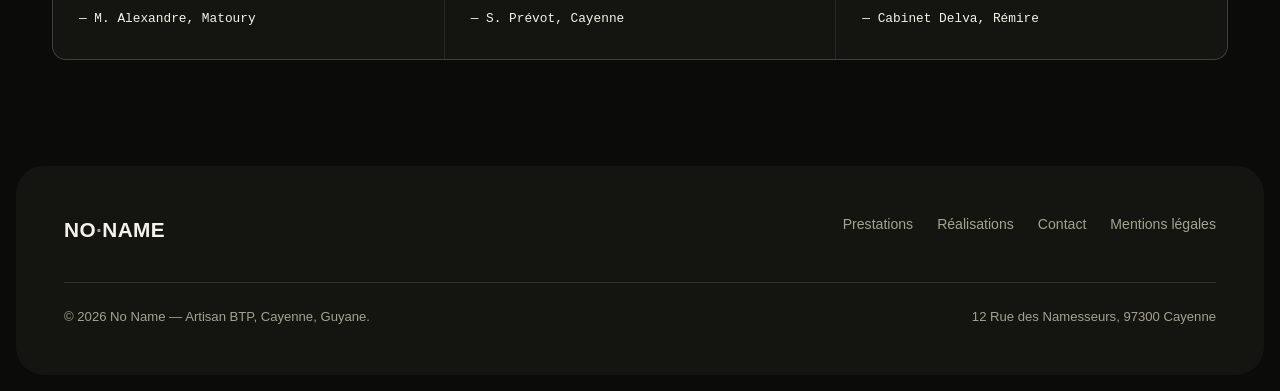
==== commit 6252cc57: "index.html" ====
--- a/index.html
+++ b/index.html
@@ -3,8 +3,8 @@
 <head>
 <meta charset="UTF-8">
 <meta name="viewport" content="width=device-width, initial-scale=1.0">
-<title>Kaz Bâti — Construction &amp; Rénovation en Guyane</title>
-<meta name="description" content="Kaz Bâti, artisan BTP à Cayenne : construction neuve, rénovation, charpente et second œuvre adaptés au climat guyanais.">
+<title>No Name — Construction &amp; Rénovation en Guyane</title>
+<meta name="description" content="No Name, artisan BTP à Cayenne : construction neuve, rénovation, charpente et second œuvre adaptés au climat guyanais.">
 <link rel="preconnect" href="https://fonts.googleapis.com">
 <link rel="preconnect" href="https://fonts.gstatic.com" crossorigin>
 <link href="https://fonts.googleapis.com/css2?family=Big+Shoulders+Display:wght@600;700;800&family=Work+Sans:wght@400;500;600&family=JetBrains+Mono:wght@400;600&display=swap" rel="stylesheet">
@@ -14,7 +14,7 @@
 
 <header>
   <div class="wrap nav">
-    <a href="index.html" class="logo">Kaz<span>·</span>Bâti</a>
+    <a href="index.html" class="logo">No<span>·</span>Name</a>
     <nav class="nav-links">
       <a href="index.html" class="active">Accueil</a>
       <a href="prestations.html">Prestations</a>
@@ -37,11 +37,11 @@
       Garde poster= une image de secours pour mobile/chargement lent.
       En attendant ta vidéo, une image de remplacement est utilisée ci-dessous.
     -->
-    <img class="hero-media" src="chantier-hero.jpg" alt="Chantier de construction Kaz Bâti en Guyane" onerror="this.style.background='linear-gradient(135deg,#2a2f26,#14150f)'; this.removeAttribute('src');">
+    <img class="hero-media" src="chantier-hero.jpg" alt="Chantier de construction No Name en Guyane" onerror="this.style.background='linear-gradient(135deg,#2a2f26,#14150f)'; this.removeAttribute('src');">
     <div class="hero-scrim"></div>
     <div class="hero-body">
       <span class="eyebrow">Artisan BTP — Cayenne, Guyane</span>
-      <h1>Kaz Bâti</h1>
+      <h1>No Name</h1>
       <p>Construction neuve, rénovation et second œuvre, pensés pour le climat tropical guyanais. Un seul interlocuteur, du premier plan à la remise des clés.</p>
       <div class="hero-actions">
         <a href="realisations.html" class="btn btn-primary">Voir nos chantiers</a>
@@ -168,7 +168,7 @@
 <footer>
   <div class="footer-inner">
     <div class="footer-top">
-      <div class="logo" style="font-size:1.3rem;">Kaz<span>·</span>Bâti</div>
+      <div class="logo" style="font-size:1.3rem;">No<span>·</span>Name</div>
       <div class="footer-links">
         <a href="prestations.html">Prestations</a>
         <a href="realisations.html">Réalisations</a>
@@ -177,8 +177,8 @@
       </div>
     </div>
     <div class="footer-bottom">
-      <p>© 2026 Kaz Bâti — Artisan BTP, Cayenne, Guyane.</p>
-      <p>12 Rue des Bâtisseurs, 97300 Cayenne</p>
+      <p>© 2026 No Name — Artisan BTP, Cayenne, Guyane.</p>
+      <p>12 Rue des Namesseurs, 97300 Cayenne</p>
     </div>
   </div>
 </footer>
--- a/style.css
+++ b/style.css
@@ -140,7 +140,7 @@
   position:relative;
   border-radius:var(--radius-lg);
   overflow:hidden;
-  min-height:46vh;
+  min-height:88vh;
   display:flex;
   flex-direction:column;
   justify-content:flex-end;
